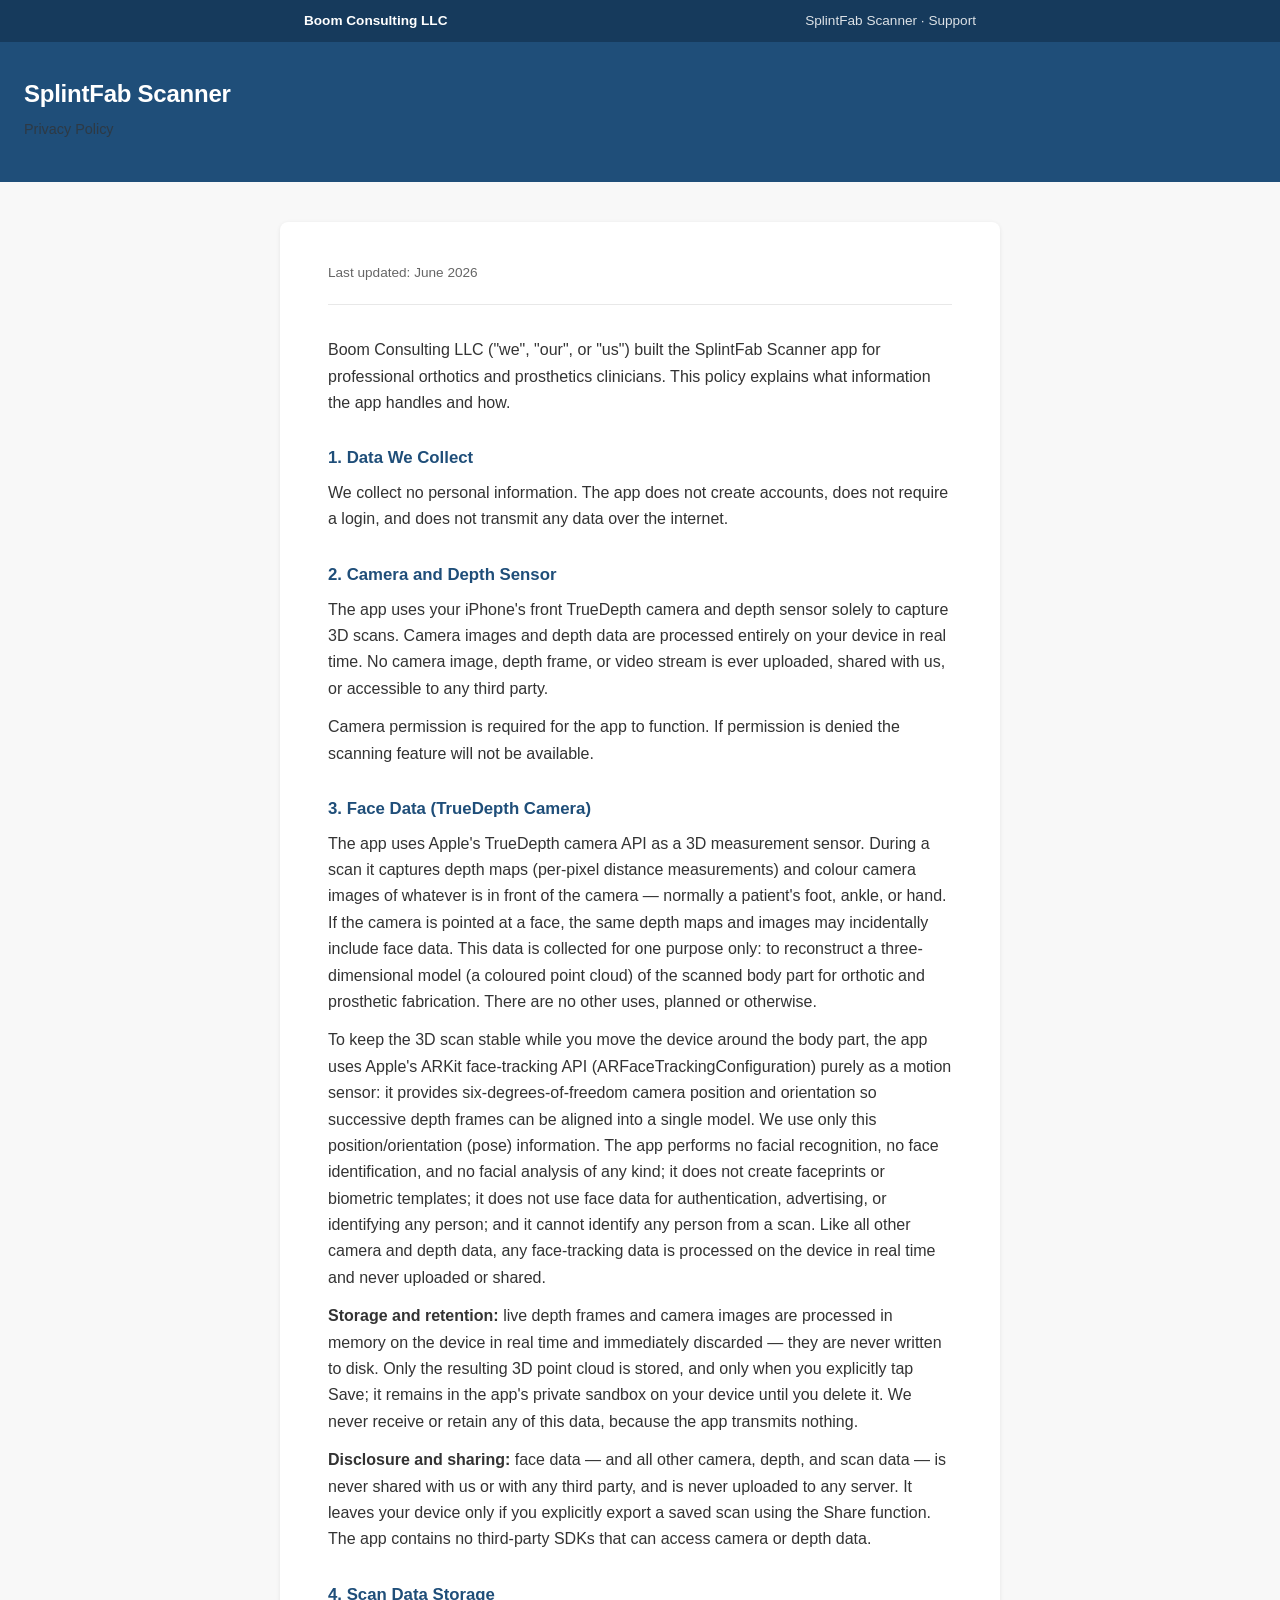
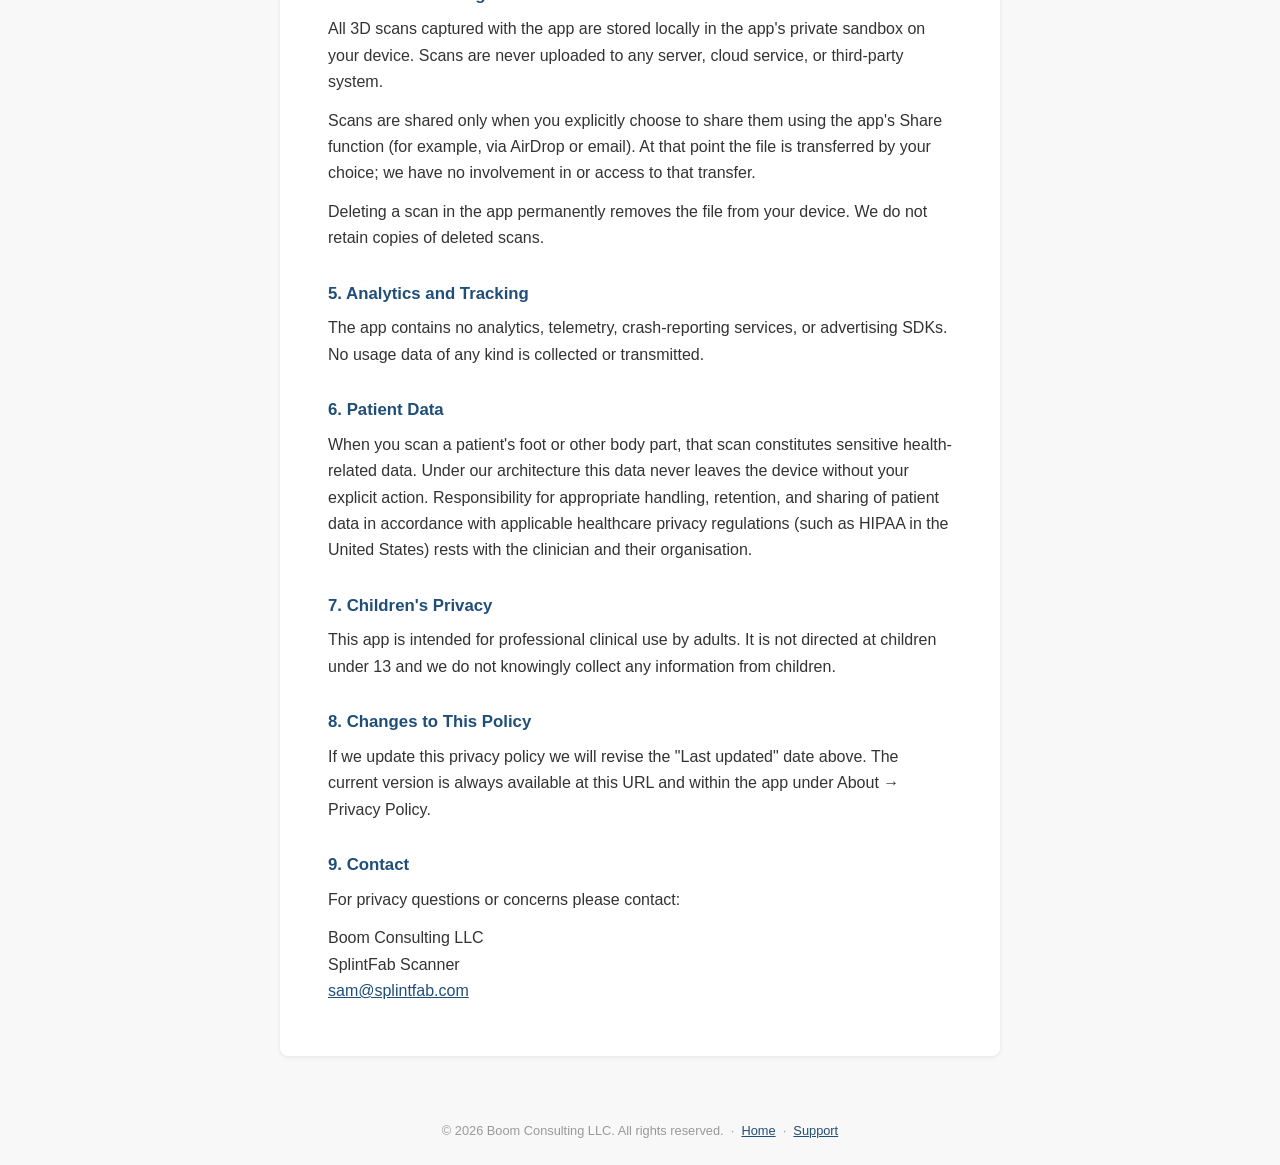
==== privacy/index.html @ db49a3ba "SplintFab Scanner app resources (privacy + support), no custom domain Hosts the app's privacy policy" ====
<!DOCTYPE html>
<html lang="en">
<head>
  <meta charset="UTF-8">
  <meta name="viewport" content="width=device-width, initial-scale=1.0">
  <title>Privacy Policy — SplintFab Scanner</title>
  <style>
    *, *::before, *::after { box-sizing: border-box; margin: 0; padding: 0; }
    body {
      font-family: -apple-system, BlinkMacSystemFont, "Segoe UI", Helvetica, Arial, sans-serif;
      font-size: 16px;
      line-height: 1.65;
      color: #1a1a1a;
      background: #f8f8f8;
    }
    header {
      background: #1F4E79;
      color: #fff;
      padding: 32px 24px 28px;
    }
    header h1 {
      font-size: 1.5rem;
      font-weight: 700;
      letter-spacing: -0.01em;
    }
    header p {
      font-size: 0.9rem;
      opacity: 0.75;
      margin-top: 4px;
    }
    main {
      max-width: 720px;
      margin: 40px auto;
      background: #fff;
      border-radius: 8px;
      box-shadow: 0 1px 4px rgba(0,0,0,.08);
      padding: 40px 48px;
    }
    .meta {
      font-size: 0.85rem;
      color: #666;
      margin-bottom: 32px;
      padding-bottom: 20px;
      border-bottom: 1px solid #e8e8e8;
    }
    h2 {
      font-size: 1.05rem;
      font-weight: 700;
      color: #1F4E79;
      margin: 28px 0 8px;
    }
    p { margin-bottom: 12px; color: #333; }
    a { color: #1F4E79; }
    footer {
      text-align: center;
      font-size: 0.8rem;
      color: #999;
      padding: 24px;
    }
    @media (max-width: 640px) {
      main { margin: 16px; padding: 24px 20px; }
    }
  </style>
</head>
<body>
<div style="background:#163a5c;color:#fff;font-size:0.85rem;">
  <div style="max-width:720px;margin:0 auto;padding:10px 24px;display:flex;justify-content:space-between;align-items:center;">
    <a href="https://boomcon.space/" style="color:#fff;text-decoration:none;font-weight:700;">Boom Consulting LLC</a>
    <span style="opacity:0.85;"><a href="https://boomcon.space/splintfab/" style="color:#fff;text-decoration:none;">SplintFab Scanner</a> &middot; <a href="../support/" style="color:#fff;text-decoration:none;">Support</a></span>
  </div>
</div>
<header>
  <h1>SplintFab Scanner</h1>
  <p>Privacy Policy</p>
</header>
<main>
  <p class="meta">Last updated: June 2026</p>

  <p>Boom Consulting LLC ("we", "our", or "us") built the SplintFab Scanner app for professional orthotics and prosthetics clinicians. This policy explains what information the app handles and how.</p>

  <h2>1. Data We Collect</h2>
  <p>We collect no personal information. The app does not create accounts, does not require a login, and does not transmit any data over the internet.</p>

  <h2>2. Camera and Depth Sensor</h2>
  <p>The app uses your iPhone's front TrueDepth camera and depth sensor solely to capture 3D scans. Camera images and depth data are processed entirely on your device in real time. No camera image, depth frame, or video stream is ever uploaded, shared with us, or accessible to any third party.</p>
  <p>Camera permission is required for the app to function. If permission is denied the scanning feature will not be available.</p>

  <h2>3. Face Data (TrueDepth Camera)</h2>
  <p>The app uses Apple's TrueDepth camera API as a 3D measurement sensor. During a scan it captures depth maps (per-pixel distance measurements) and colour camera images of whatever is in front of the camera &mdash; normally a patient's foot, ankle, or hand. If the camera is pointed at a face, the same depth maps and images may incidentally include face data. This data is collected for one purpose only: to reconstruct a three-dimensional model (a coloured point cloud) of the scanned body part for orthotic and prosthetic fabrication. There are no other uses, planned or otherwise.</p>
  <p>To keep the 3D scan stable while you move the device around the body part, the app uses Apple's ARKit face-tracking API (ARFaceTrackingConfiguration) purely as a motion sensor: it provides six-degrees-of-freedom camera position and orientation so successive depth frames can be aligned into a single model. We use only this position/orientation (pose) information. The app performs no facial recognition, no face identification, and no facial analysis of any kind; it does not create faceprints or biometric templates; it does not use face data for authentication, advertising, or identifying any person; and it cannot identify any person from a scan. Like all other camera and depth data, any face-tracking data is processed on the device in real time and never uploaded or shared.</p>
  <p><strong>Storage and retention:</strong> live depth frames and camera images are processed in memory on the device in real time and immediately discarded &mdash; they are never written to disk. Only the resulting 3D point cloud is stored, and only when you explicitly tap Save; it remains in the app's private sandbox on your device until you delete it. We never receive or retain any of this data, because the app transmits nothing.</p>
  <p><strong>Disclosure and sharing:</strong> face data &mdash; and all other camera, depth, and scan data &mdash; is never shared with us or with any third party, and is never uploaded to any server. It leaves your device only if you explicitly export a saved scan using the Share function. The app contains no third-party SDKs that can access camera or depth data.</p>

  <h2>4. Scan Data Storage</h2>
  <p>All 3D scans captured with the app are stored locally in the app's private sandbox on your device. Scans are never uploaded to any server, cloud service, or third-party system.</p>
  <p>Scans are shared only when you explicitly choose to share them using the app's Share function (for example, via AirDrop or email). At that point the file is transferred by your choice; we have no involvement in or access to that transfer.</p>
  <p>Deleting a scan in the app permanently removes the file from your device. We do not retain copies of deleted scans.</p>

  <h2>5. Analytics and Tracking</h2>
  <p>The app contains no analytics, telemetry, crash-reporting services, or advertising SDKs. No usage data of any kind is collected or transmitted.</p>

  <h2>6. Patient Data</h2>
  <p>When you scan a patient's foot or other body part, that scan constitutes sensitive health-related data. Under our architecture this data never leaves the device without your explicit action. Responsibility for appropriate handling, retention, and sharing of patient data in accordance with applicable healthcare privacy regulations (such as HIPAA in the United States) rests with the clinician and their organisation.</p>

  <h2>7. Children's Privacy</h2>
  <p>This app is intended for professional clinical use by adults. It is not directed at children under 13 and we do not knowingly collect any information from children.</p>

  <h2>8. Changes to This Policy</h2>
  <p>If we update this privacy policy we will revise the "Last updated" date above. The current version is always available at this URL and within the app under About &rarr; Privacy Policy.</p>

  <h2>9. Contact</h2>
  <p>For privacy questions or concerns please contact:</p>
  <p>Boom Consulting LLC<br>SplintFab Scanner<br><a href="mailto:sam@splintfab.com">sam@splintfab.com</a></p>
</main>
<footer>&copy; 2026 Boom Consulting LLC. All rights reserved. &nbsp;&middot;&nbsp; <a href="https://boomcon.space/">Home</a> &nbsp;&middot;&nbsp; <a href="../support/">Support</a></footer>
</body>
</html>
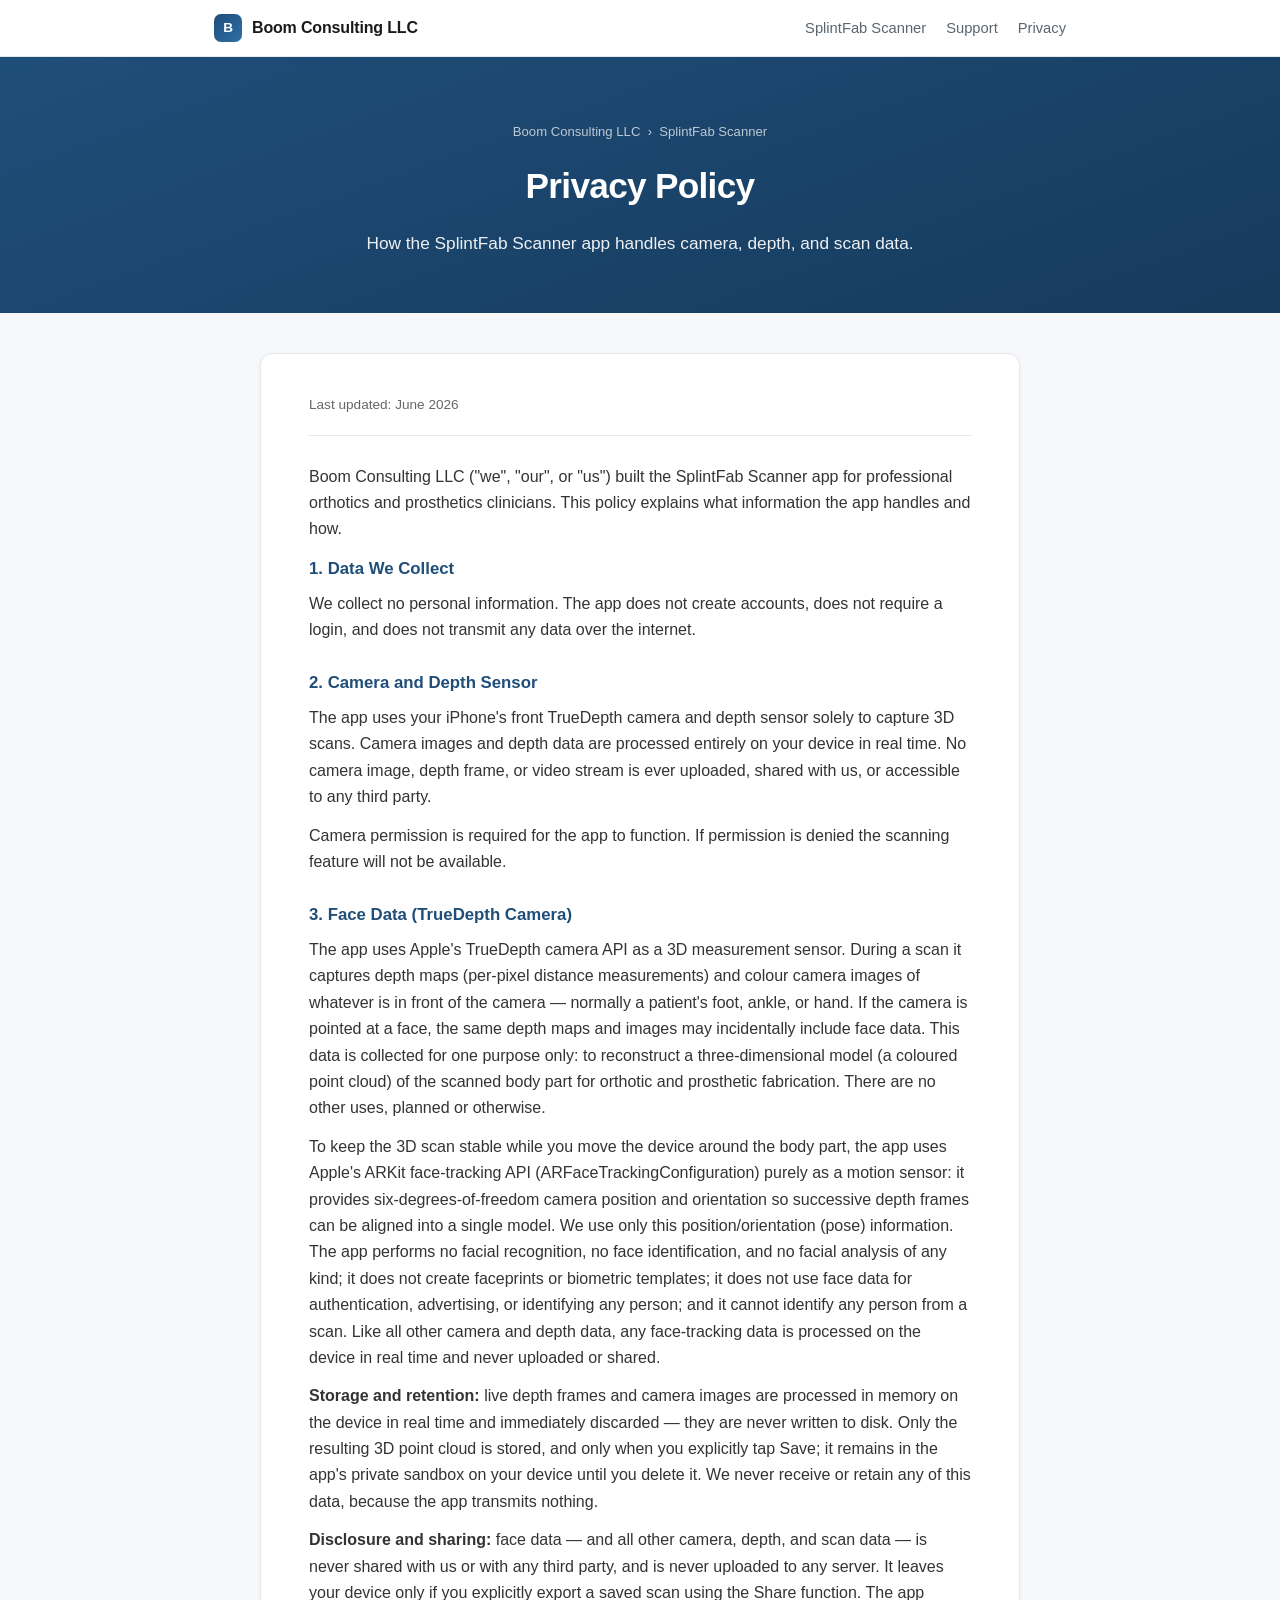
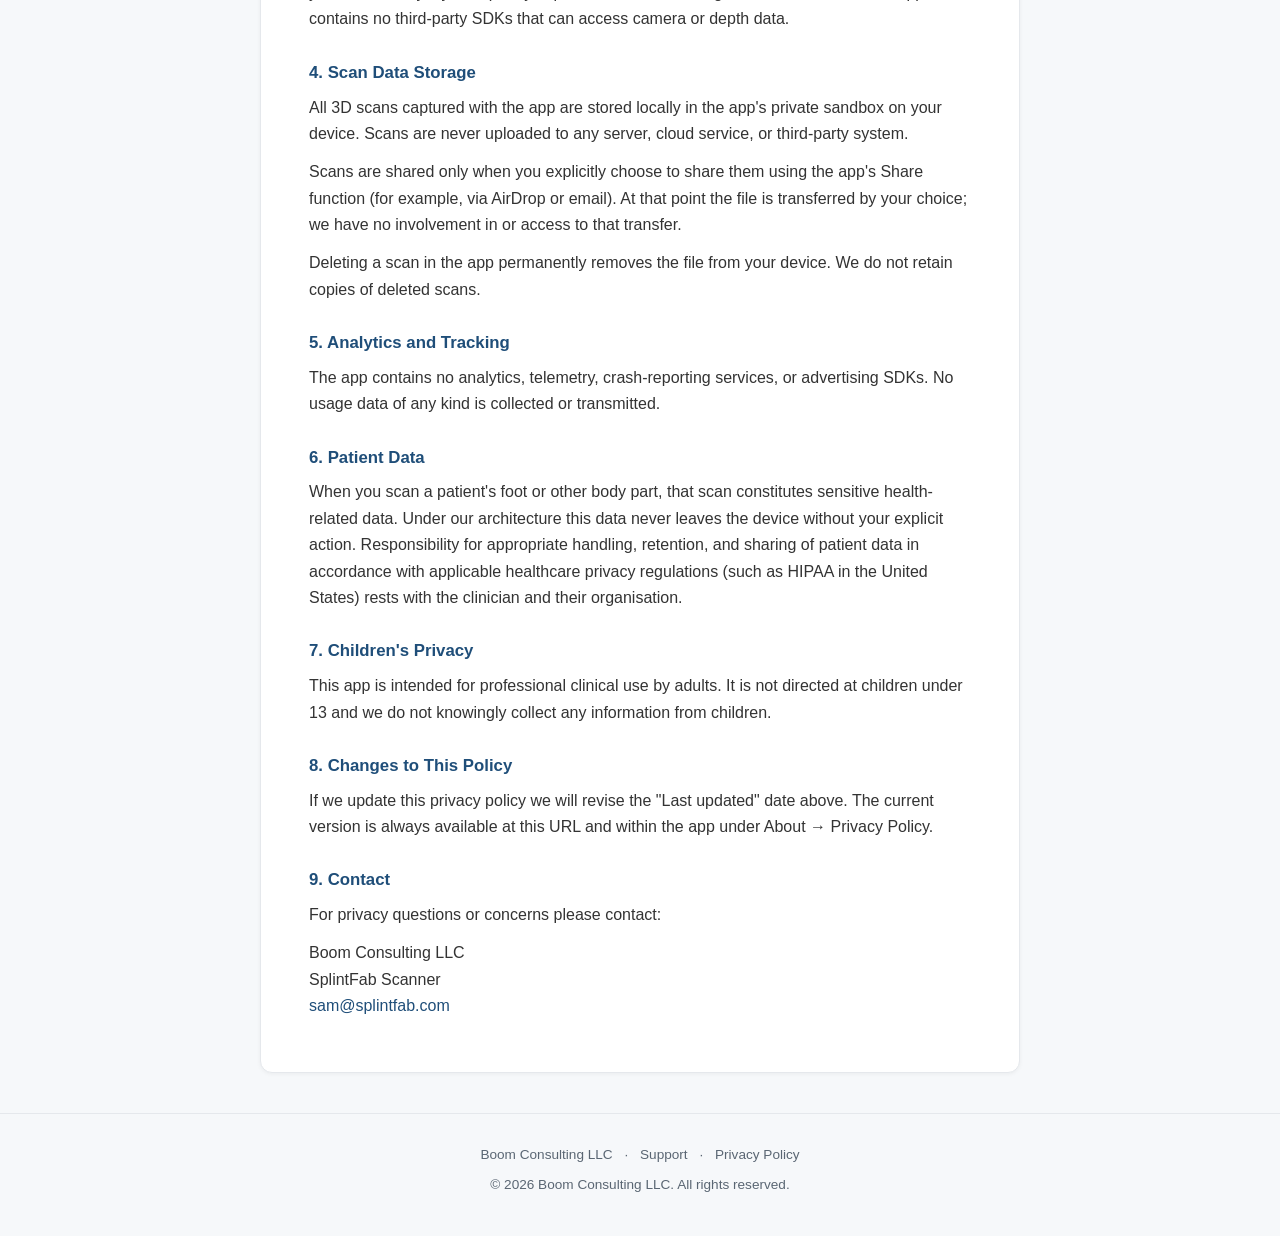
==== commit d87b7047: "Reskin app resource pages to match the Boom Consulting LLC site Adopt the same design system (shared" ====
--- a/privacy/index.html
+++ b/privacy/index.html
@@ -4,75 +4,28 @@
   <meta charset="UTF-8">
   <meta name="viewport" content="width=device-width, initial-scale=1.0">
   <title>Privacy Policy — SplintFab Scanner</title>
-  <style>
-    *, *::before, *::after { box-sizing: border-box; margin: 0; padding: 0; }
-    body {
-      font-family: -apple-system, BlinkMacSystemFont, "Segoe UI", Helvetica, Arial, sans-serif;
-      font-size: 16px;
-      line-height: 1.65;
-      color: #1a1a1a;
-      background: #f8f8f8;
-    }
-    header {
-      background: #1F4E79;
-      color: #fff;
-      padding: 32px 24px 28px;
-    }
-    header h1 {
-      font-size: 1.5rem;
-      font-weight: 700;
-      letter-spacing: -0.01em;
-    }
-    header p {
-      font-size: 0.9rem;
-      opacity: 0.75;
-      margin-top: 4px;
-    }
-    main {
-      max-width: 720px;
-      margin: 40px auto;
-      background: #fff;
-      border-radius: 8px;
-      box-shadow: 0 1px 4px rgba(0,0,0,.08);
-      padding: 40px 48px;
-    }
-    .meta {
-      font-size: 0.85rem;
-      color: #666;
-      margin-bottom: 32px;
-      padding-bottom: 20px;
-      border-bottom: 1px solid #e8e8e8;
-    }
-    h2 {
-      font-size: 1.05rem;
-      font-weight: 700;
-      color: #1F4E79;
-      margin: 28px 0 8px;
-    }
-    p { margin-bottom: 12px; color: #333; }
-    a { color: #1F4E79; }
-    footer {
-      text-align: center;
-      font-size: 0.8rem;
-      color: #999;
-      padding: 24px;
-    }
-    @media (max-width: 640px) {
-      main { margin: 16px; padding: 24px 20px; }
-    }
-  </style>
+  <meta name="description" content="Privacy policy for the SplintFab Scanner iOS app by Boom Consulting LLC.">
+  <link rel="stylesheet" href="../style.css">
 </head>
 <body>
-<div style="background:#163a5c;color:#fff;font-size:0.85rem;">
-  <div style="max-width:720px;margin:0 auto;padding:10px 24px;display:flex;justify-content:space-between;align-items:center;">
-    <a href="https://boomcon.space/" style="color:#fff;text-decoration:none;font-weight:700;">Boom Consulting LLC</a>
-    <span style="opacity:0.85;"><a href="https://boomcon.space/splintfab/" style="color:#fff;text-decoration:none;">SplintFab Scanner</a> &middot; <a href="../support/" style="color:#fff;text-decoration:none;">Support</a></span>
+
+<nav>
+  <div class="nav-inner">
+    <a class="brand" href="https://boomcon.space/"><span class="mark">B</span> Boom Consulting LLC</a>
+    <div class="nav-links">
+      <a href="https://boomcon.space/splintfab/">SplintFab Scanner</a>
+      <a href="../support/">Support</a>
+      <a href="../privacy/">Privacy</a>
+    </div>
   </div>
-</div>
-<header>
-  <h1>SplintFab Scanner</h1>
-  <p>Privacy Policy</p>
+</nav>
+
+<header class="hero">
+  <div class="crumb"><a href="https://boomcon.space/">Boom Consulting LLC</a> &nbsp;&rsaquo;&nbsp; <a href="https://boomcon.space/splintfab/">SplintFab Scanner</a></div>
+  <h1>Privacy Policy</h1>
+  <p>How the SplintFab Scanner app handles camera, depth, and scan data.</p>
 </header>
+
 <main>
   <p class="meta">Last updated: June 2026</p>
 
@@ -112,6 +65,13 @@
   <p>For privacy questions or concerns please contact:</p>
   <p>Boom Consulting LLC<br>SplintFab Scanner<br><a href="mailto:sam@splintfab.com">sam@splintfab.com</a></p>
 </main>
-<footer>&copy; 2026 Boom Consulting LLC. All rights reserved. &nbsp;&middot;&nbsp; <a href="https://boomcon.space/">Home</a> &nbsp;&middot;&nbsp; <a href="../support/">Support</a></footer>
+
+<footer>
+  <a href="https://boomcon.space/">Boom Consulting LLC</a> &middot;
+  <a href="../support/">Support</a> &middot;
+  <a href="../privacy/">Privacy Policy</a>
+  <div style="margin-top:8px;">&copy; 2026 Boom Consulting LLC. All rights reserved.</div>
+</footer>
+
 </body>
 </html>
--- a/style.css
+++ b/style.css
@@ -0,0 +1,109 @@
+/* Shared design system for SplintFab Scanner app resources.
+   Kept in sync with the Boom Consulting LLC site (boomcon.space) so
+   navigating between the two feels seamless. Self-contained: no external
+   fonts or cross-domain assets, so these pages stay independent of the domain. */
+
+*, *::before, *::after { box-sizing: border-box; margin: 0; padding: 0; }
+
+:root {
+  --navy: #1F4E79;
+  --navy-dark: #163a5c;
+  --ink: #1a1a1a;
+  --muted: #5a6673;
+  --line: #e5e8ec;
+  --bg: #f6f8fa;
+}
+
+html { scroll-behavior: smooth; }
+body {
+  font-family: -apple-system, BlinkMacSystemFont, "Segoe UI", Helvetica, Arial, sans-serif;
+  font-size: 16px;
+  line-height: 1.65;
+  color: var(--ink);
+  background: var(--bg);
+}
+a { color: var(--navy); text-decoration: none; }
+a:hover { text-decoration: underline; }
+
+/* Nav (identical to the LLC site) */
+nav {
+  position: sticky; top: 0; z-index: 10;
+  background: rgba(255,255,255,0.92);
+  backdrop-filter: saturate(180%) blur(8px);
+  -webkit-backdrop-filter: saturate(180%) blur(8px);
+  border-bottom: 1px solid var(--line);
+}
+.nav-inner {
+  max-width: 900px; margin: 0 auto;
+  display: flex; align-items: center; justify-content: space-between;
+  padding: 14px 24px;
+}
+.brand { display: flex; align-items: center; gap: 10px; font-weight: 700; color: var(--ink); letter-spacing: -0.01em; }
+.brand:hover { text-decoration: none; }
+.brand .mark {
+  width: 28px; height: 28px; border-radius: 7px;
+  background: linear-gradient(135deg, var(--navy), #2e6fa8);
+  display: inline-flex; align-items: center; justify-content: center;
+  color: #fff; font-size: 0.85rem; font-weight: 800;
+}
+.nav-links { display: flex; gap: 20px; font-size: 0.92rem; }
+.nav-links a { color: var(--muted); font-weight: 500; }
+.nav-links a:hover { color: var(--navy); text-decoration: none; }
+@media (max-width: 560px) { .nav-links { display: none; } }
+
+/* Hero (gradient banner) — text is explicitly white so it never inherits
+   the dark body/paragraph colour on top of the navy background. */
+.hero {
+  background: linear-gradient(160deg, var(--navy) 0%, var(--navy-dark) 100%);
+  color: #fff;
+  padding: 64px 24px 56px;
+  text-align: center;
+}
+.hero .crumb { font-size: 0.82rem; color: #fff; opacity: 0.75; margin-bottom: 14px; }
+.hero .crumb a { color: #fff; opacity: 0.95; }
+.hero h1 { color: #fff; font-size: 2.2rem; font-weight: 800; letter-spacing: -0.02em; }
+.hero p { max-width: 600px; margin: 14px auto 0; color: #fff; opacity: 0.92; font-size: 1.08rem; }
+
+/* Document card (privacy / support body) */
+main {
+  max-width: 760px; margin: 40px auto;
+  background: #fff; border: 1px solid var(--line);
+  border-radius: 12px; box-shadow: 0 1px 4px rgba(0,0,0,.05);
+  padding: 40px 48px;
+}
+.meta { font-size: 0.85rem; color: #666; margin-bottom: 28px; padding-bottom: 18px; border-bottom: 1px solid var(--line); }
+main h2 { font-size: 1.05rem; font-weight: 700; color: var(--navy); margin: 26px 0 8px; }
+main h2:first-child, main h2:first-of-type { margin-top: 0; }
+main p { margin-bottom: 12px; color: #333; }
+main a { color: var(--navy); }
+
+/* Support FAQ accordions */
+details { border: 1px solid var(--line); border-radius: 8px; margin-bottom: 10px; }
+summary {
+  padding: 12px 16px; font-weight: 600; cursor: pointer;
+  list-style: none; display: flex; justify-content: space-between; align-items: center;
+}
+summary::-webkit-details-marker { display: none; }
+summary::after { content: "+"; font-size: 1.2rem; color: var(--navy); }
+details[open] summary::after { content: "\2212"; }
+.detail-body { padding: 4px 16px 14px; color: #444; font-size: 0.95rem; }
+.contact-box { background: #eaf1f8; border-left: 4px solid var(--navy); border-radius: 6px; padding: 16px 20px; margin-top: 8px; }
+
+/* Index resource list */
+.reslist { max-width: 620px; margin: 40px auto; padding: 0 24px; }
+.card { background: #fff; border: 1px solid var(--line); border-radius: 12px; padding: 6px 8px; }
+.card .row { display: flex; align-items: center; justify-content: space-between; gap: 16px; padding: 18px 18px; border-bottom: 1px solid var(--line); }
+.card .row:last-child { border-bottom: none; }
+.card .row .t { font-weight: 700; }
+.card .row .d { color: var(--muted); font-size: 0.9rem; margin-top: 2px; }
+.card .row a.go { color: var(--navy); font-weight: 600; white-space: nowrap; }
+
+/* Footer (identical to the LLC site) */
+footer { border-top: 1px solid var(--line); color: var(--muted); font-size: 0.85rem; text-align: center; padding: 30px 24px 40px; }
+footer a { color: var(--muted); margin: 0 8px; }
+
+@media (max-width: 640px) {
+  main { margin: 16px; padding: 24px 20px; }
+  .hero { padding: 52px 20px 46px; }
+  .hero h1 { font-size: 1.8rem; }
+}
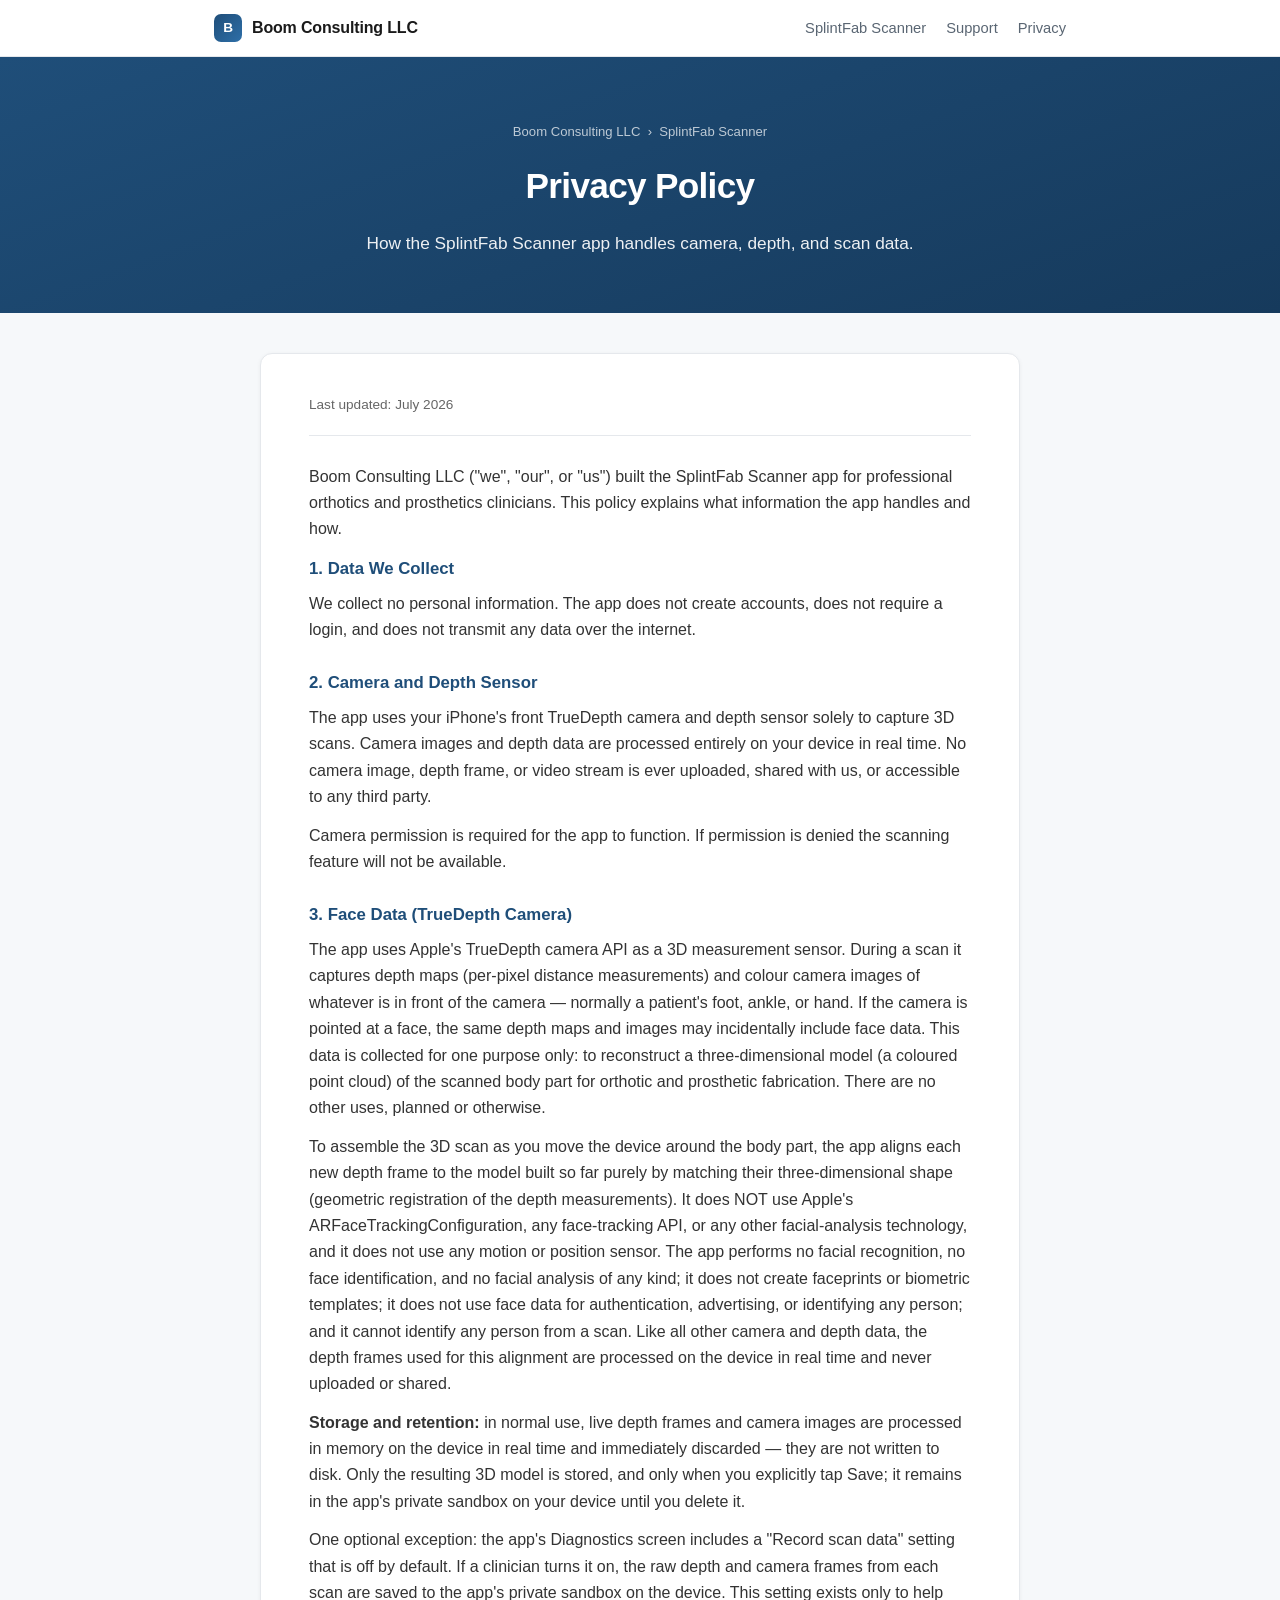
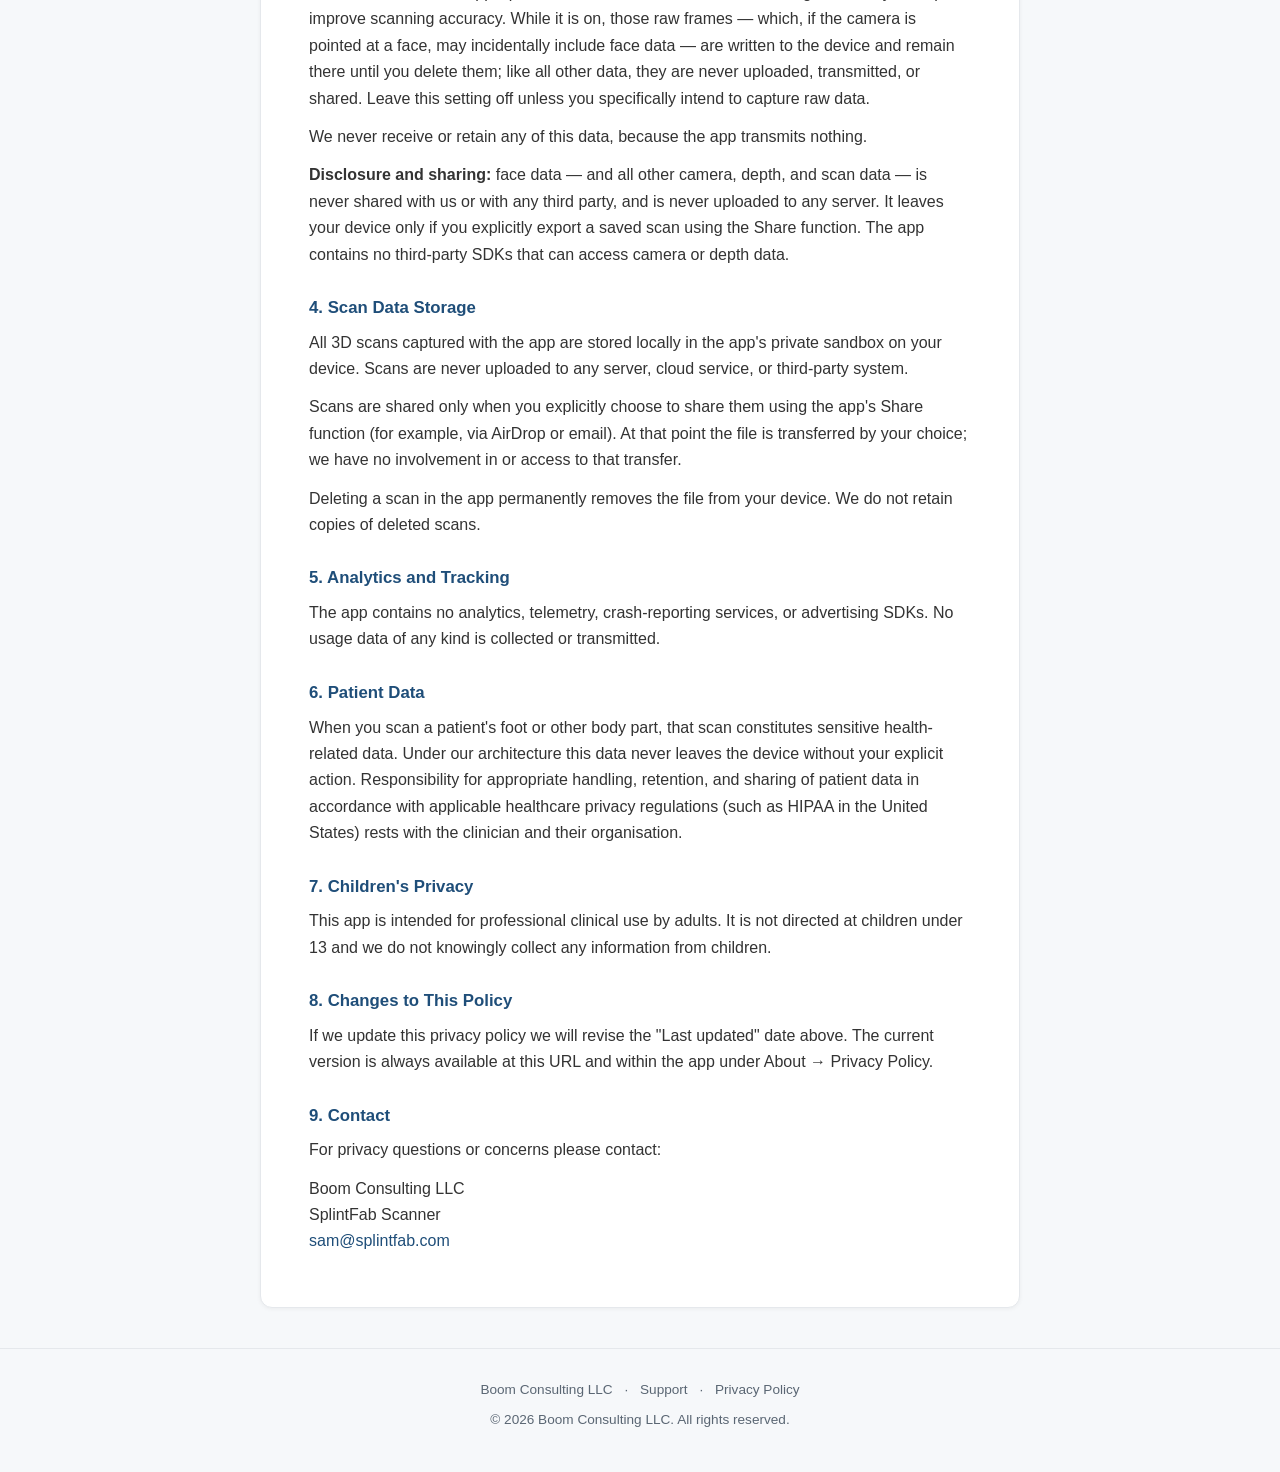
==== commit 87ebad79: "Update privacy policy to current app architecture - Remove the stale ARKit claim: the app no longer " ====
--- a/privacy/index.html
+++ b/privacy/index.html
@@ -27,7 +27,7 @@
 </header>
 
 <main>
-  <p class="meta">Last updated: June 2026</p>
+  <p class="meta">Last updated: July 2026</p>
 
   <p>Boom Consulting LLC ("we", "our", or "us") built the SplintFab Scanner app for professional orthotics and prosthetics clinicians. This policy explains what information the app handles and how.</p>
 
@@ -40,8 +40,10 @@
 
   <h2>3. Face Data (TrueDepth Camera)</h2>
   <p>The app uses Apple's TrueDepth camera API as a 3D measurement sensor. During a scan it captures depth maps (per-pixel distance measurements) and colour camera images of whatever is in front of the camera &mdash; normally a patient's foot, ankle, or hand. If the camera is pointed at a face, the same depth maps and images may incidentally include face data. This data is collected for one purpose only: to reconstruct a three-dimensional model (a coloured point cloud) of the scanned body part for orthotic and prosthetic fabrication. There are no other uses, planned or otherwise.</p>
-  <p>To keep the 3D scan stable while you move the device around the body part, the app uses Apple's ARKit face-tracking API (ARFaceTrackingConfiguration) purely as a motion sensor: it provides six-degrees-of-freedom camera position and orientation so successive depth frames can be aligned into a single model. We use only this position/orientation (pose) information. The app performs no facial recognition, no face identification, and no facial analysis of any kind; it does not create faceprints or biometric templates; it does not use face data for authentication, advertising, or identifying any person; and it cannot identify any person from a scan. Like all other camera and depth data, any face-tracking data is processed on the device in real time and never uploaded or shared.</p>
-  <p><strong>Storage and retention:</strong> live depth frames and camera images are processed in memory on the device in real time and immediately discarded &mdash; they are never written to disk. Only the resulting 3D point cloud is stored, and only when you explicitly tap Save; it remains in the app's private sandbox on your device until you delete it. We never receive or retain any of this data, because the app transmits nothing.</p>
+  <p>To assemble the 3D scan as you move the device around the body part, the app aligns each new depth frame to the model built so far purely by matching their three-dimensional shape (geometric registration of the depth measurements). It does NOT use Apple's ARFaceTrackingConfiguration, any face-tracking API, or any other facial-analysis technology, and it does not use any motion or position sensor. The app performs no facial recognition, no face identification, and no facial analysis of any kind; it does not create faceprints or biometric templates; it does not use face data for authentication, advertising, or identifying any person; and it cannot identify any person from a scan. Like all other camera and depth data, the depth frames used for this alignment are processed on the device in real time and never uploaded or shared.</p>
+  <p><strong>Storage and retention:</strong> in normal use, live depth frames and camera images are processed in memory on the device in real time and immediately discarded &mdash; they are not written to disk. Only the resulting 3D model is stored, and only when you explicitly tap Save; it remains in the app's private sandbox on your device until you delete it.</p>
+  <p>One optional exception: the app's Diagnostics screen includes a "Record scan data" setting that is off by default. If a clinician turns it on, the raw depth and camera frames from each scan are saved to the app's private sandbox on the device. This setting exists only to help improve scanning accuracy. While it is on, those raw frames &mdash; which, if the camera is pointed at a face, may incidentally include face data &mdash; are written to the device and remain there until you delete them; like all other data, they are never uploaded, transmitted, or shared. Leave this setting off unless you specifically intend to capture raw data.</p>
+  <p>We never receive or retain any of this data, because the app transmits nothing.</p>
   <p><strong>Disclosure and sharing:</strong> face data &mdash; and all other camera, depth, and scan data &mdash; is never shared with us or with any third party, and is never uploaded to any server. It leaves your device only if you explicitly export a saved scan using the Share function. The app contains no third-party SDKs that can access camera or depth data.</p>
 
   <h2>4. Scan Data Storage</h2>
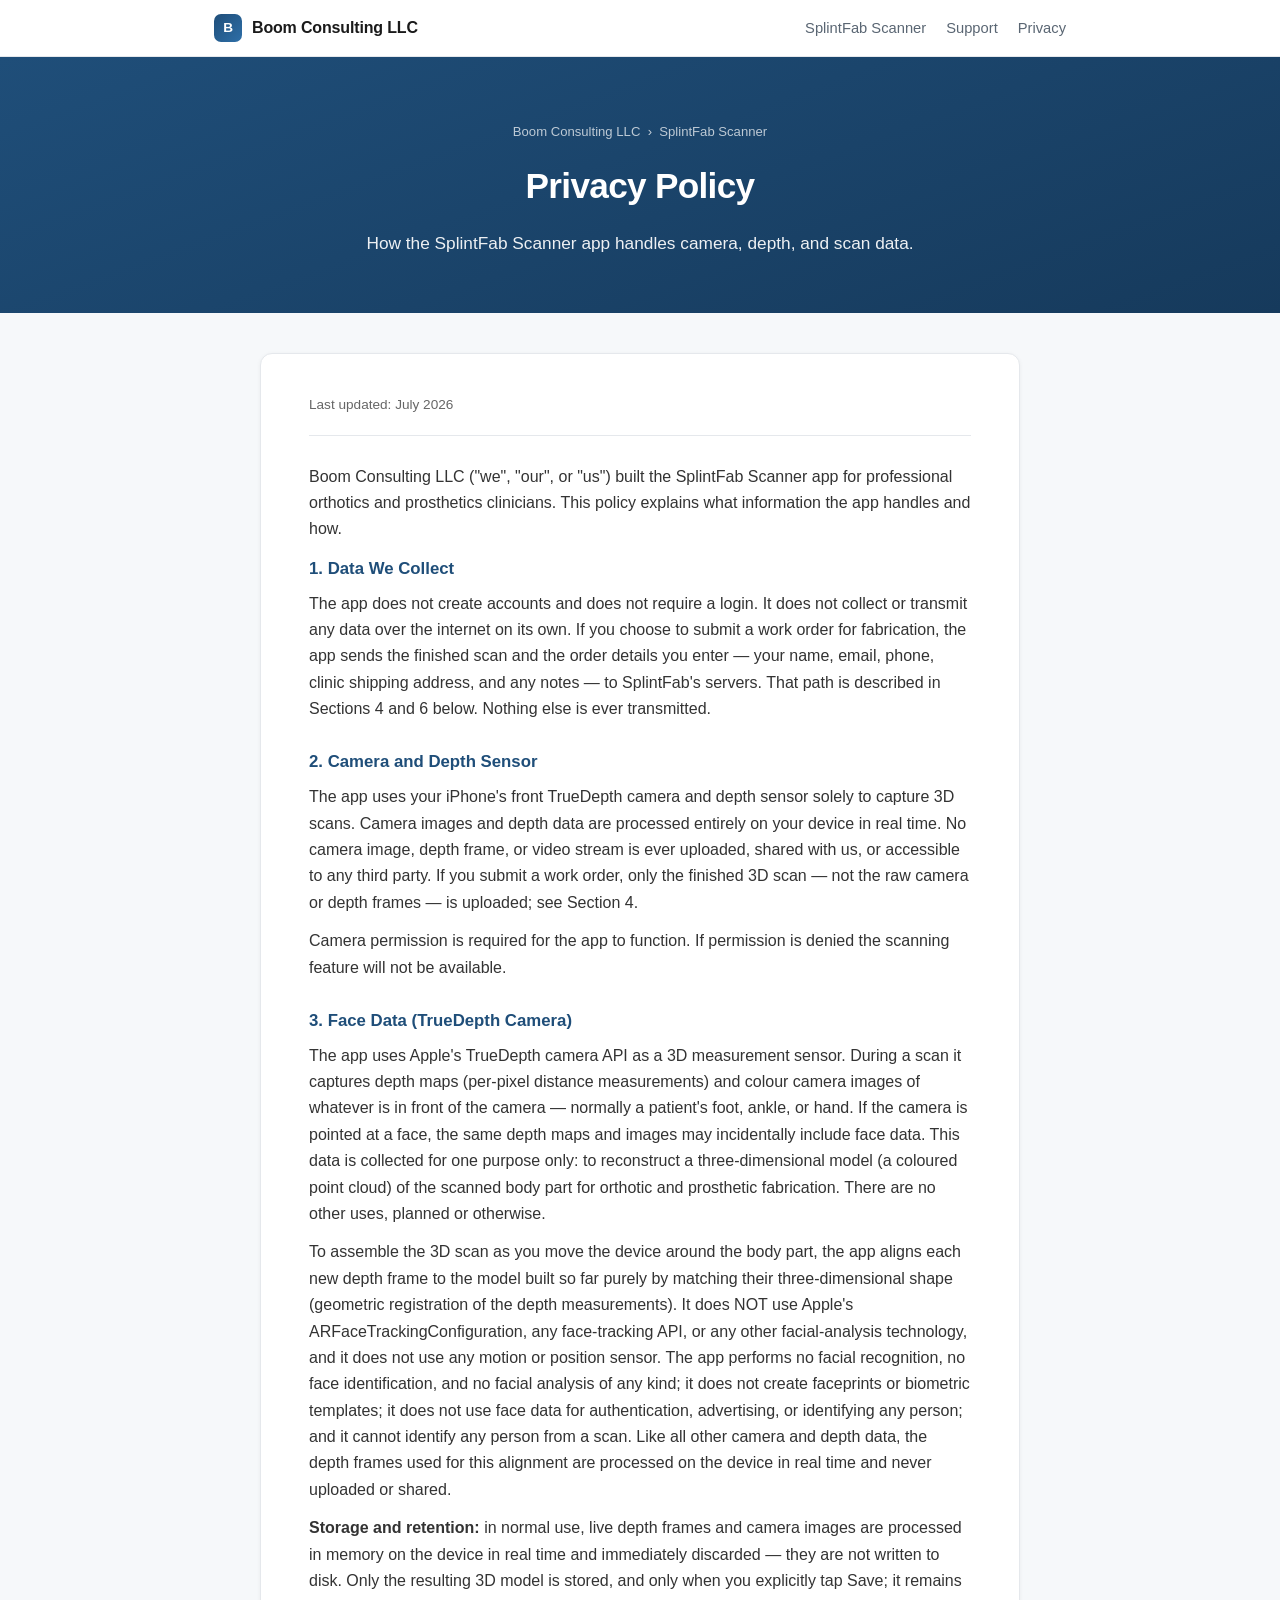
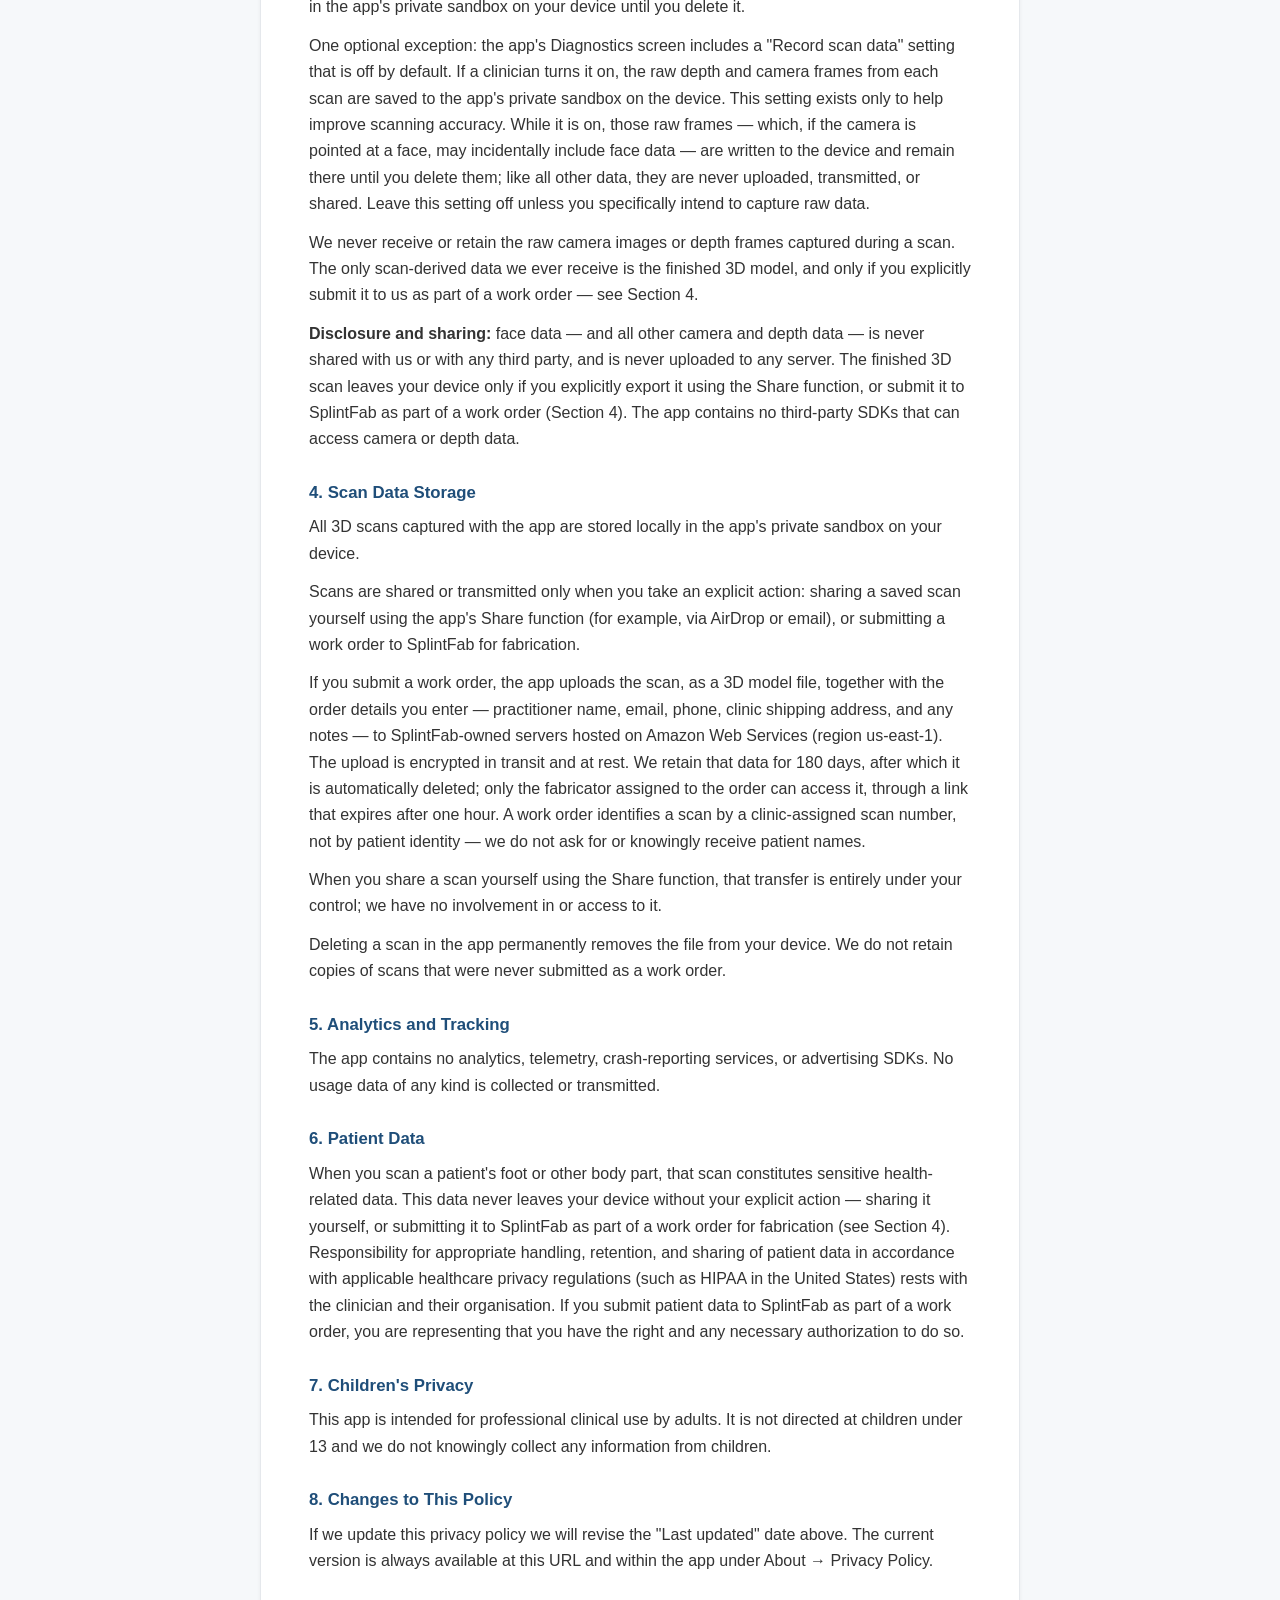
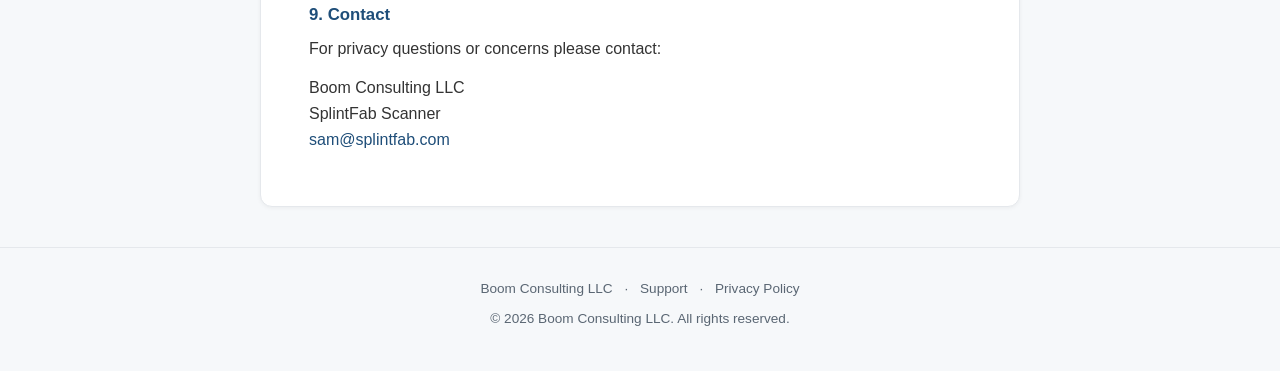
==== commit fc3ea481: "Disclose work-order submission in privacy policy Sections 1, 2, 3, 4, 6 previously stated the app tr" ====
--- a/privacy/index.html
+++ b/privacy/index.html
@@ -32,10 +32,10 @@
   <p>Boom Consulting LLC ("we", "our", or "us") built the SplintFab Scanner app for professional orthotics and prosthetics clinicians. This policy explains what information the app handles and how.</p>
 
   <h2>1. Data We Collect</h2>
-  <p>We collect no personal information. The app does not create accounts, does not require a login, and does not transmit any data over the internet.</p>
+  <p>The app does not create accounts and does not require a login. It does not collect or transmit any data over the internet on its own. If you choose to submit a work order for fabrication, the app sends the finished scan and the order details you enter &mdash; your name, email, phone, clinic shipping address, and any notes &mdash; to SplintFab's servers. That path is described in Sections 4 and 6 below. Nothing else is ever transmitted.</p>
 
   <h2>2. Camera and Depth Sensor</h2>
-  <p>The app uses your iPhone's front TrueDepth camera and depth sensor solely to capture 3D scans. Camera images and depth data are processed entirely on your device in real time. No camera image, depth frame, or video stream is ever uploaded, shared with us, or accessible to any third party.</p>
+  <p>The app uses your iPhone's front TrueDepth camera and depth sensor solely to capture 3D scans. Camera images and depth data are processed entirely on your device in real time. No camera image, depth frame, or video stream is ever uploaded, shared with us, or accessible to any third party. If you submit a work order, only the finished 3D scan &mdash; not the raw camera or depth frames &mdash; is uploaded; see Section 4.</p>
   <p>Camera permission is required for the app to function. If permission is denied the scanning feature will not be available.</p>
 
   <h2>3. Face Data (TrueDepth Camera)</h2>
@@ -43,19 +43,21 @@
   <p>To assemble the 3D scan as you move the device around the body part, the app aligns each new depth frame to the model built so far purely by matching their three-dimensional shape (geometric registration of the depth measurements). It does NOT use Apple's ARFaceTrackingConfiguration, any face-tracking API, or any other facial-analysis technology, and it does not use any motion or position sensor. The app performs no facial recognition, no face identification, and no facial analysis of any kind; it does not create faceprints or biometric templates; it does not use face data for authentication, advertising, or identifying any person; and it cannot identify any person from a scan. Like all other camera and depth data, the depth frames used for this alignment are processed on the device in real time and never uploaded or shared.</p>
   <p><strong>Storage and retention:</strong> in normal use, live depth frames and camera images are processed in memory on the device in real time and immediately discarded &mdash; they are not written to disk. Only the resulting 3D model is stored, and only when you explicitly tap Save; it remains in the app's private sandbox on your device until you delete it.</p>
   <p>One optional exception: the app's Diagnostics screen includes a "Record scan data" setting that is off by default. If a clinician turns it on, the raw depth and camera frames from each scan are saved to the app's private sandbox on the device. This setting exists only to help improve scanning accuracy. While it is on, those raw frames &mdash; which, if the camera is pointed at a face, may incidentally include face data &mdash; are written to the device and remain there until you delete them; like all other data, they are never uploaded, transmitted, or shared. Leave this setting off unless you specifically intend to capture raw data.</p>
-  <p>We never receive or retain any of this data, because the app transmits nothing.</p>
-  <p><strong>Disclosure and sharing:</strong> face data &mdash; and all other camera, depth, and scan data &mdash; is never shared with us or with any third party, and is never uploaded to any server. It leaves your device only if you explicitly export a saved scan using the Share function. The app contains no third-party SDKs that can access camera or depth data.</p>
+  <p>We never receive or retain the raw camera images or depth frames captured during a scan. The only scan-derived data we ever receive is the finished 3D model, and only if you explicitly submit it to us as part of a work order &mdash; see Section 4.</p>
+  <p><strong>Disclosure and sharing:</strong> face data &mdash; and all other camera and depth data &mdash; is never shared with us or with any third party, and is never uploaded to any server. The finished 3D scan leaves your device only if you explicitly export it using the Share function, or submit it to SplintFab as part of a work order (Section 4). The app contains no third-party SDKs that can access camera or depth data.</p>
 
   <h2>4. Scan Data Storage</h2>
-  <p>All 3D scans captured with the app are stored locally in the app's private sandbox on your device. Scans are never uploaded to any server, cloud service, or third-party system.</p>
-  <p>Scans are shared only when you explicitly choose to share them using the app's Share function (for example, via AirDrop or email). At that point the file is transferred by your choice; we have no involvement in or access to that transfer.</p>
-  <p>Deleting a scan in the app permanently removes the file from your device. We do not retain copies of deleted scans.</p>
+  <p>All 3D scans captured with the app are stored locally in the app's private sandbox on your device.</p>
+  <p>Scans are shared or transmitted only when you take an explicit action: sharing a saved scan yourself using the app's Share function (for example, via AirDrop or email), or submitting a work order to SplintFab for fabrication.</p>
+  <p>If you submit a work order, the app uploads the scan, as a 3D model file, together with the order details you enter &mdash; practitioner name, email, phone, clinic shipping address, and any notes &mdash; to SplintFab-owned servers hosted on Amazon Web Services (region us-east-1). The upload is encrypted in transit and at rest. We retain that data for 180 days, after which it is automatically deleted; only the fabricator assigned to the order can access it, through a link that expires after one hour. A work order identifies a scan by a clinic-assigned scan number, not by patient identity &mdash; we do not ask for or knowingly receive patient names.</p>
+  <p>When you share a scan yourself using the Share function, that transfer is entirely under your control; we have no involvement in or access to it.</p>
+  <p>Deleting a scan in the app permanently removes the file from your device. We do not retain copies of scans that were never submitted as a work order.</p>
 
   <h2>5. Analytics and Tracking</h2>
   <p>The app contains no analytics, telemetry, crash-reporting services, or advertising SDKs. No usage data of any kind is collected or transmitted.</p>
 
   <h2>6. Patient Data</h2>
-  <p>When you scan a patient's foot or other body part, that scan constitutes sensitive health-related data. Under our architecture this data never leaves the device without your explicit action. Responsibility for appropriate handling, retention, and sharing of patient data in accordance with applicable healthcare privacy regulations (such as HIPAA in the United States) rests with the clinician and their organisation.</p>
+  <p>When you scan a patient's foot or other body part, that scan constitutes sensitive health-related data. This data never leaves your device without your explicit action &mdash; sharing it yourself, or submitting it to SplintFab as part of a work order for fabrication (see Section 4). Responsibility for appropriate handling, retention, and sharing of patient data in accordance with applicable healthcare privacy regulations (such as HIPAA in the United States) rests with the clinician and their organisation. If you submit patient data to SplintFab as part of a work order, you are representing that you have the right and any necessary authorization to do so.</p>
 
   <h2>7. Children's Privacy</h2>
   <p>This app is intended for professional clinical use by adults. It is not directed at children under 13 and we do not knowingly collect any information from children.</p>
